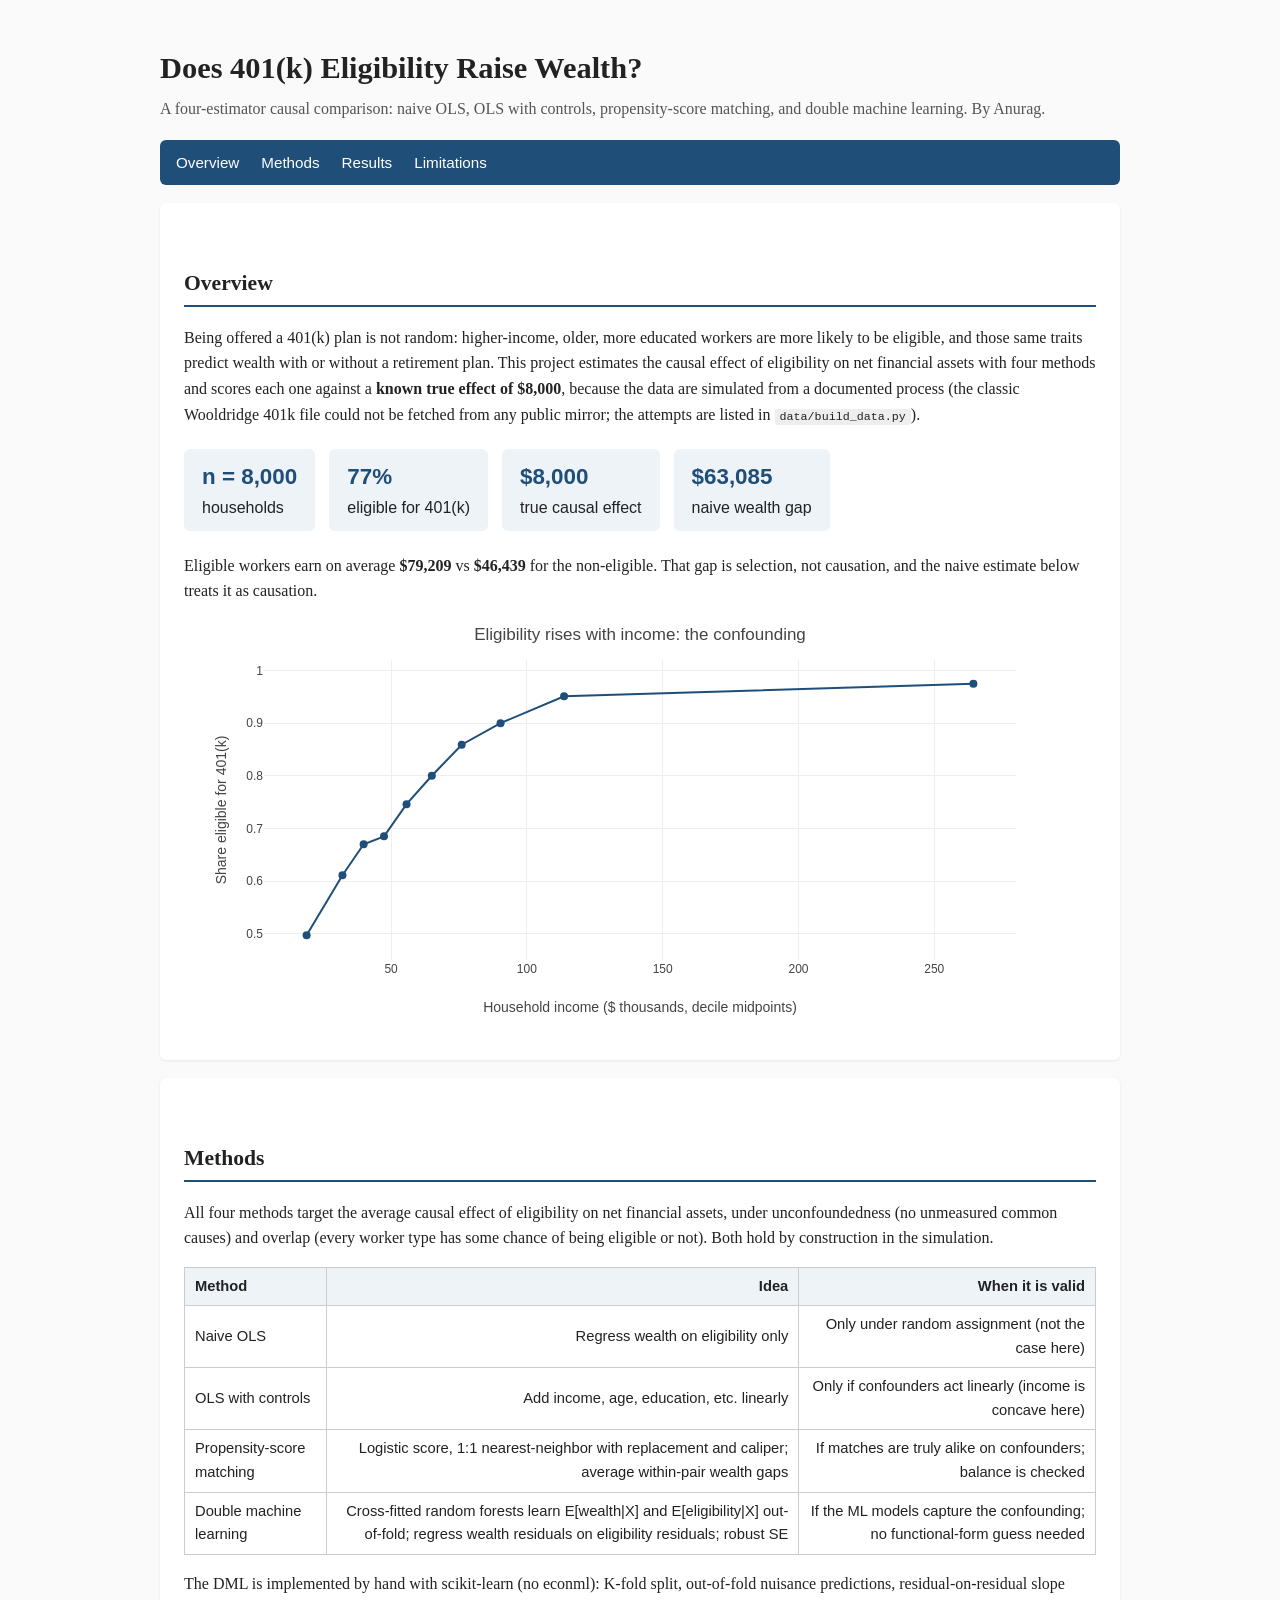
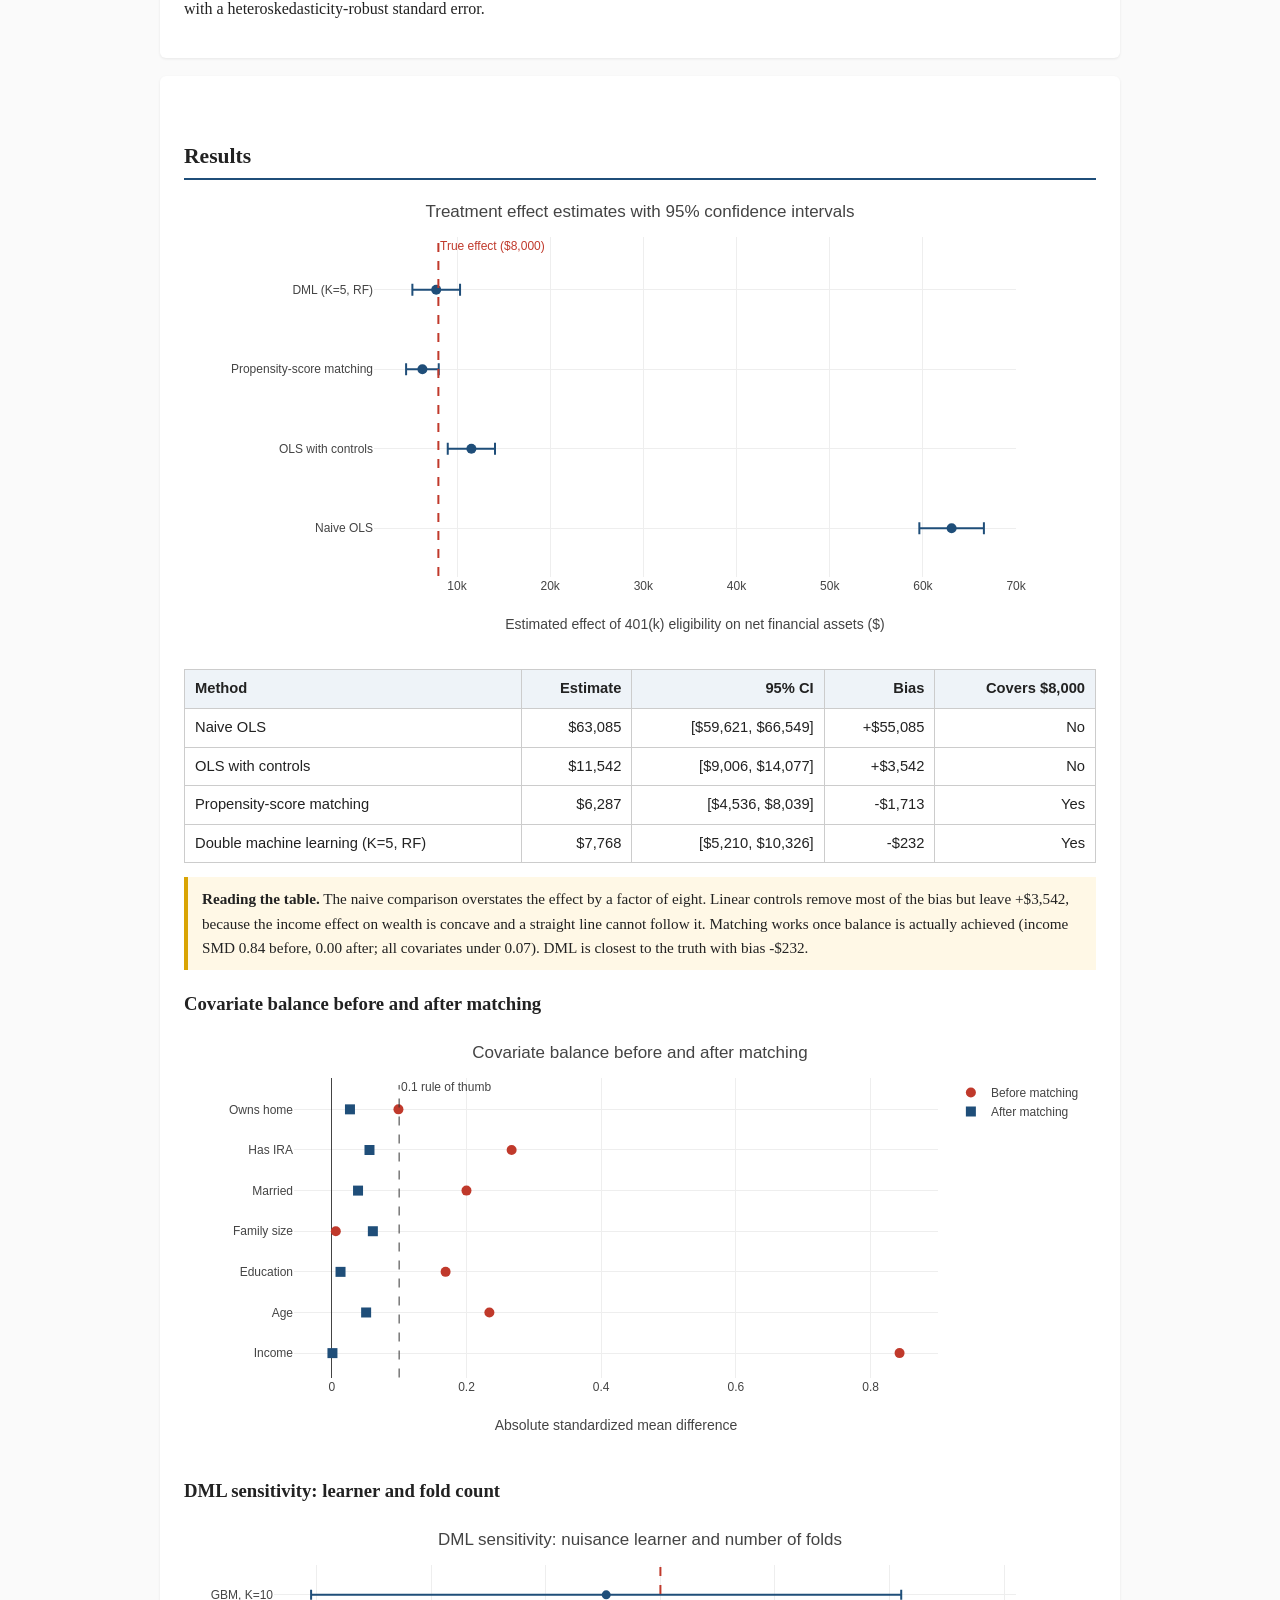
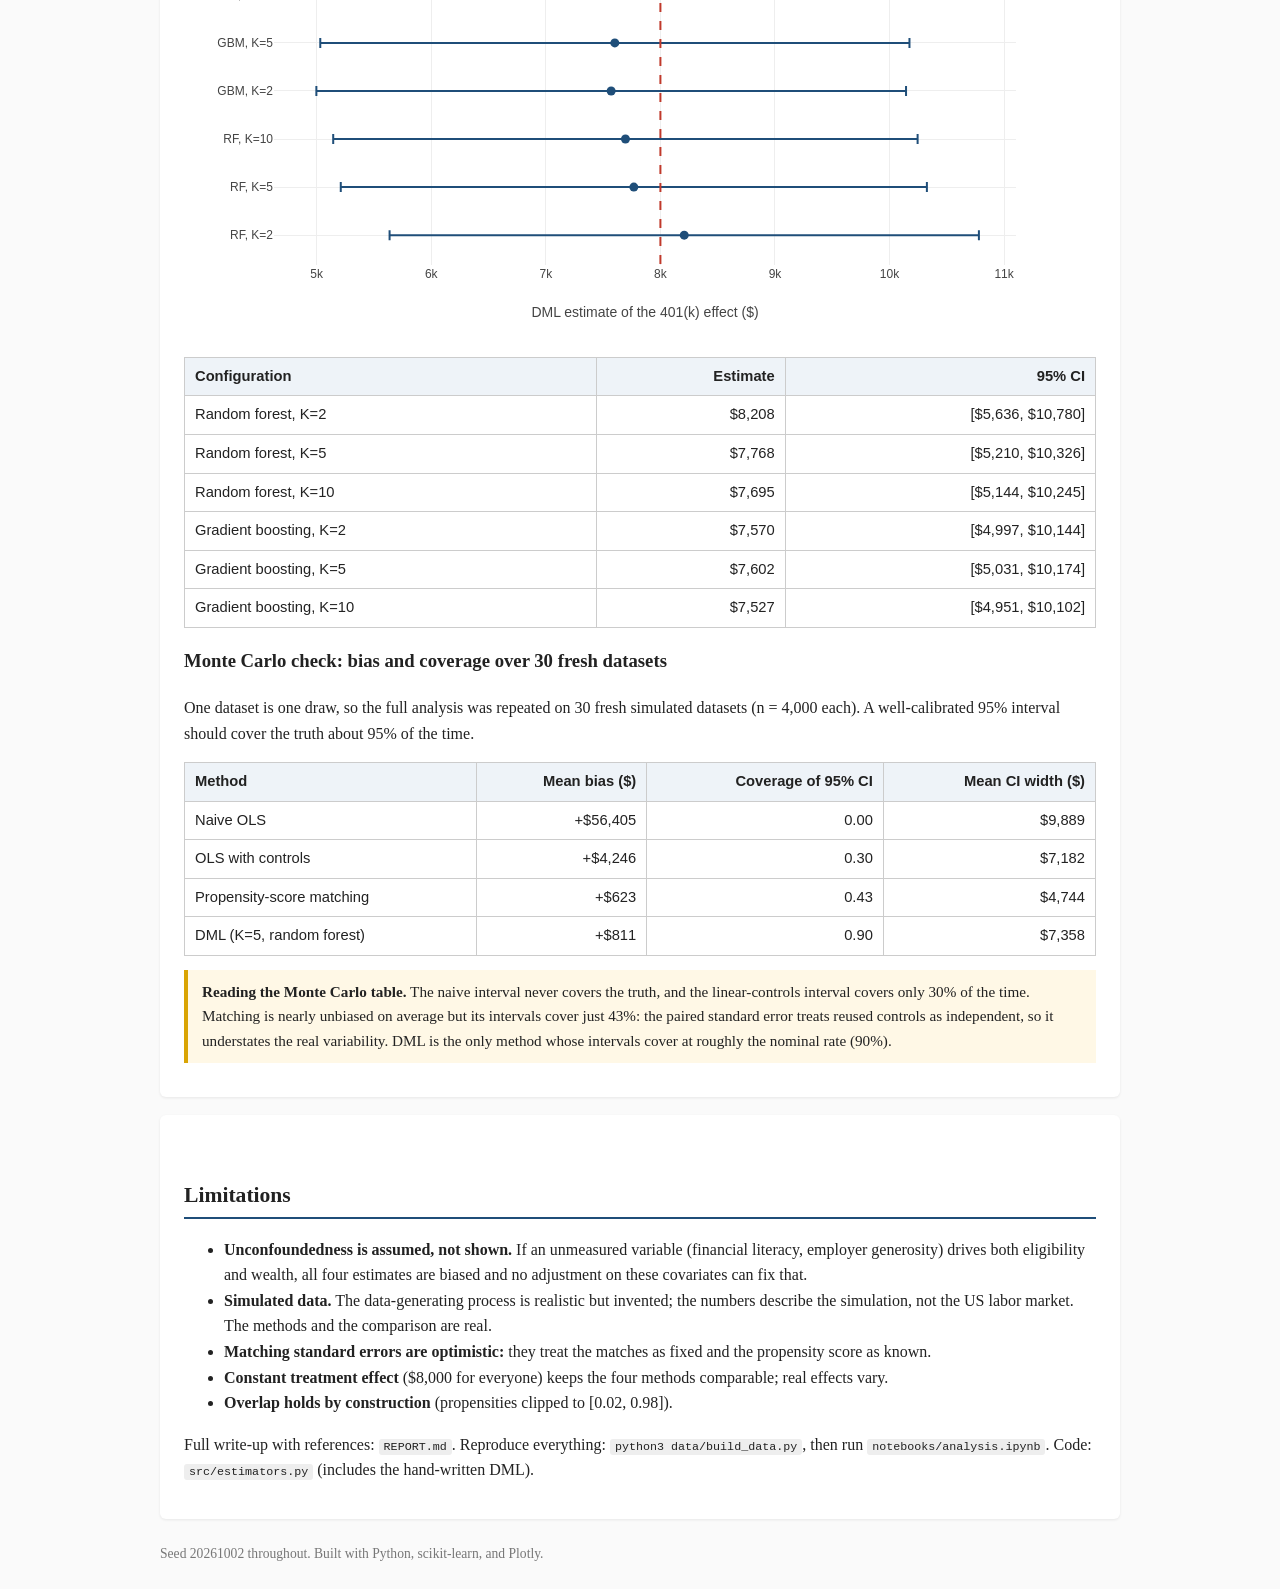
==== causal-double-ml/index.html @ 84e2f19e "AI experiments lab: index page + 4 dashboard pages" ====
<!DOCTYPE html>
<html lang="en">
<head>
<meta charset="utf-8">
<meta name="viewport" content="width=device-width, initial-scale=1">
<title>Does 401(k) Eligibility Raise Wealth? | Double Machine Learning</title>
<script src="https://cdn.plot.ly/plotly-2.35.2.min.js"></script>
<style>
  body { font-family: Georgia, 'Times New Roman', serif; color: #222; max-width: 960px;
         margin: 0 auto; padding: 24px; line-height: 1.6; background: #fafafa; }
  h1 { font-size: 1.9em; margin-bottom: 0.1em; }
  h2 { font-size: 1.35em; border-bottom: 2px solid #1f4e79; padding-bottom: 4px; margin-top: 2em; }
  .sub { color: #555; margin-top: 0; }
  nav { background: #1f4e79; padding: 10px 16px; border-radius: 6px; margin: 18px 0; }
  nav a { color: #fff; margin-right: 18px; text-decoration: none; font-family: sans-serif; font-size: 0.95em; }
  nav a:hover { text-decoration: underline; }
  section { background: #fff; padding: 20px 24px; border-radius: 6px; margin-bottom: 18px;
            box-shadow: 0 1px 3px rgba(0,0,0,0.08); }
  table { border-collapse: collapse; width: 100%; font-size: 0.92em; margin: 12px 0; font-family: sans-serif; }
  th, td { border: 1px solid #ccc; padding: 7px 10px; text-align: right; }
  th { background: #eef3f8; text-align: right; }
  td:first-child, th:first-child { text-align: left; }
  .plot { width: 100%; height: 420px; }
  .note { background: #fff8e6; border-left: 4px solid #d9a404; padding: 10px 14px;
          margin: 14px 0; font-size: 0.95em; }
  .kpi { display: inline-block; background: #eef3f8; border-radius: 6px; padding: 10px 18px;
         margin: 6px 10px 6px 0; font-family: sans-serif; }
  .kpi b { font-size: 1.4em; color: #1f4e79; display: block; }
  footer { color: #777; font-size: 0.85em; margin-top: 24px; }
  code { background: #eee; padding: 1px 5px; border-radius: 3px; font-size: 0.9em; }
</style>
</head>
<body>

<h1>Does 401(k) Eligibility Raise Wealth?</h1>
<p class="sub">A four-estimator causal comparison: naive OLS, OLS with controls, propensity-score matching, and double machine learning. By Anurag.</p>

<nav>
  <a href="#overview">Overview</a>
  <a href="#methods">Methods</a>
  <a href="#results">Results</a>
  <a href="#limitations">Limitations</a>
</nav>

<section id="overview">
<h2>Overview</h2>
<p>Being offered a 401(k) plan is not random: higher-income, older, more educated workers are more likely to be eligible, and those same traits predict wealth with or without a retirement plan. This project estimates the causal effect of eligibility on net financial assets with four methods and scores each one against a <b>known true effect of $8,000</b>, because the data are simulated from a documented process (the classic Wooldridge 401k file could not be fetched from any public mirror; the attempts are listed in <code>data/build_data.py</code>).</p>
<div>
  <div class="kpi"><b>n = 8,000</b>households</div>
  <div class="kpi"><b>77%</b>eligible for 401(k)</div>
  <div class="kpi"><b>$8,000</b>true causal effect</div>
  <div class="kpi"><b>$63,085</b>naive wealth gap</div>
</div>
<p>Eligible workers earn on average <b>$79,209</b> vs <b>$46,439</b> for the non-eligible. That gap is selection, not causation, and the naive estimate below treats it as causation.</p>
<div id="confPlot" class="plot"></div>
</section>

<section id="methods">
<h2>Methods</h2>
<p>All four methods target the average causal effect of eligibility on net financial assets, under unconfoundedness (no unmeasured common causes) and overlap (every worker type has some chance of being eligible or not). Both hold by construction in the simulation.</p>
<table>
  <tr><th>Method</th><th>Idea</th><th>When it is valid</th></tr>
  <tr><td>Naive OLS</td><td>Regress wealth on eligibility only</td><td>Only under random assignment (not the case here)</td></tr>
  <tr><td>OLS with controls</td><td>Add income, age, education, etc. linearly</td><td>Only if confounders act linearly (income is concave here)</td></tr>
  <tr><td>Propensity-score matching</td><td>Logistic score, 1:1 nearest-neighbor with replacement and caliper; average within-pair wealth gaps</td><td>If matches are truly alike on confounders; balance is checked</td></tr>
  <tr><td>Double machine learning</td><td>Cross-fitted random forests learn E[wealth|X] and E[eligibility|X] out-of-fold; regress wealth residuals on eligibility residuals; robust SE</td><td>If the ML models capture the confounding; no functional-form guess needed</td></tr>
</table>
<p>The DML is implemented by hand with scikit-learn (no econml): K-fold split, out-of-fold nuisance predictions, residual-on-residual slope with a heteroskedasticity-robust standard error.</p>
</section>

<section id="results">
<h2>Results</h2>
<div id="forestPlot" class="plot" style="height:460px"></div>
<table>
  <tr><th>Method</th><th>Estimate</th><th>95% CI</th><th>Bias</th><th>Covers $8,000</th></tr>
  <tr><td>Naive OLS</td><td>$63,085</td><td>[$59,621, $66,549]</td><td>+$55,085</td><td>No</td></tr>
  <tr><td>OLS with controls</td><td>$11,542</td><td>[$9,006, $14,077]</td><td>+$3,542</td><td>No</td></tr>
  <tr><td>Propensity-score matching</td><td>$6,287</td><td>[$4,536, $8,039]</td><td>-$1,713</td><td>Yes</td></tr>
  <tr><td>Double machine learning (K=5, RF)</td><td>$7,768</td><td>[$5,210, $10,326]</td><td>-$232</td><td>Yes</td></tr>
</table>
<div class="note"><b>Reading the table.</b> The naive comparison overstates the effect by a factor of eight. Linear controls remove most of the bias but leave +$3,542, because the income effect on wealth is concave and a straight line cannot follow it. Matching works once balance is actually achieved (income SMD 0.84 before, 0.00 after; all covariates under 0.07). DML is closest to the truth with bias -$232.</div>
<h3>Covariate balance before and after matching</h3>
<div id="balancePlot" class="plot"></div>
<h3>DML sensitivity: learner and fold count</h3>
<div id="sensPlot" class="plot"></div>
<table>
  <tr><th>Configuration</th><th>Estimate</th><th>95% CI</th></tr>
  <tr><td>Random forest, K=2</td><td>$8,208</td><td>[$5,636, $10,780]</td></tr>
  <tr><td>Random forest, K=5</td><td>$7,768</td><td>[$5,210, $10,326]</td></tr>
  <tr><td>Random forest, K=10</td><td>$7,695</td><td>[$5,144, $10,245]</td></tr>
  <tr><td>Gradient boosting, K=2</td><td>$7,570</td><td>[$4,997, $10,144]</td></tr>
  <tr><td>Gradient boosting, K=5</td><td>$7,602</td><td>[$5,031, $10,174]</td></tr>
  <tr><td>Gradient boosting, K=10</td><td>$7,527</td><td>[$4,951, $10,102]</td></tr>
</table>
<h3>Monte Carlo check: bias and coverage over 30 fresh datasets</h3>
<p>One dataset is one draw, so the full analysis was repeated on 30 fresh simulated datasets (n = 4,000 each). A well-calibrated 95% interval should cover the truth about 95% of the time.</p>
<table id="mcTable">
  <tr><th>Method</th><th>Mean bias ($)</th><th>Coverage of 95% CI</th><th>Mean CI width ($)</th></tr>
  <tr><td>Naive OLS</td><td>+$56,405</td><td>0.00</td><td>$9,889</td></tr>
  <tr><td>OLS with controls</td><td>+$4,246</td><td>0.30</td><td>$7,182</td></tr>
  <tr><td>Propensity-score matching</td><td>+$623</td><td>0.43</td><td>$4,744</td></tr>
  <tr><td>DML (K=5, random forest)</td><td>+$811</td><td>0.90</td><td>$7,358</td></tr>
</table>
<div class="note"><b>Reading the Monte Carlo table.</b> The naive interval never covers the truth, and the linear-controls interval covers only 30% of the time. Matching is nearly unbiased on average but its intervals cover just 43%: the paired standard error treats reused controls as independent, so it understates the real variability. DML is the only method whose intervals cover at roughly the nominal rate (90%).</div>
</section>

<section id="limitations">
<h2>Limitations</h2>
<ul>
  <li><b>Unconfoundedness is assumed, not shown.</b> If an unmeasured variable (financial literacy, employer generosity) drives both eligibility and wealth, all four estimates are biased and no adjustment on these covariates can fix that.</li>
  <li><b>Simulated data.</b> The data-generating process is realistic but invented; the numbers describe the simulation, not the US labor market. The methods and the comparison are real.</li>
  <li><b>Matching standard errors are optimistic:</b> they treat the matches as fixed and the propensity score as known.</li>
  <li><b>Constant treatment effect</b> ($8,000 for everyone) keeps the four methods comparable; real effects vary.</li>
  <li><b>Overlap holds by construction</b> (propensities clipped to [0.02, 0.98]).</li>
</ul>
<p>Full write-up with references: <code>REPORT.md</code>. Reproduce everything: <code>python3 data/build_data.py</code>, then run <code>notebooks/analysis.ipynb</code>. Code: <code>src/estimators.py</code> (includes the hand-written DML).</p>
</section>

<footer>Seed 20261002 throughout. Built with Python, scikit-learn, and Plotly.</footer>

<script>
const BLUE = '#1f4e79', RED = '#c0392b', TRUTH = 8000;

// Confounding: eligibility rate by income decile
Plotly.newPlot('confPlot', [{
  x: [18.9, 32.1, 39.9, 47.4, 55.7, 65.0, 76.0, 90.3, 113.7, 264.4],
  y: [0.497, 0.611, 0.670, 0.685, 0.746, 0.800, 0.859, 0.900, 0.951, 0.975],
  mode: 'lines+markers', name: 'Share eligible',
  line: {color: BLUE}, marker: {color: BLUE, size: 8}
}], { title: 'Eligibility rises with income: the confounding',
      xaxis: {title: 'Household income ($ thousands, decile midpoints)'},
      yaxis: {title: 'Share eligible for 401(k)', range: [0.45, 1.02]},
      margin: {t: 40} }, {responsive: true});

// Forest plot
const methods = ['Naive OLS', 'OLS with controls', 'Propensity-score matching', 'DML (K=5, RF)'];
const est = [63085, 11542, 6287, 7768];
const lo  = [59621, 9006, 4536, 5210];
const hi  = [66549, 14077, 8039, 10326];
Plotly.newPlot('forestPlot', [{
  x: est, y: methods, mode: 'markers',
  error_x: {type: 'data', symmetric: false,
            array: hi.map((h,i)=>h-est[i]), arrayminus: est.map((e,i)=>e-lo[i]),
            color: BLUE, thickness: 2, width: 6},
  marker: {color: BLUE, size: 10}, name: 'Estimate with 95% CI'
}], { title: 'Treatment effect estimates with 95% confidence intervals',
      xaxis: {title: 'Estimated effect of 401(k) eligibility on net financial assets ($)'},
      shapes: [{type: 'line', x0: TRUTH, x1: TRUTH, y0: -0.6, y1: 3.6,
                line: {color: RED, dash: 'dash', width: 2}}],
      annotations: [{x: TRUTH, y: 3.55, text: 'True effect ($8,000)',
                     showarrow: false, xanchor: 'left', font: {color: RED}}],
      margin: {t: 40, l: 190} }, {responsive: true});

// Balance love plot
const covs = ['Income', 'Age', 'Education', 'Family size', 'Married', 'Has IRA', 'Owns home'];
const before = [0.843, 0.234, 0.169, 0.006, 0.200, 0.267, 0.099];
const after  = [0.001, 0.051, 0.013, 0.061, 0.039, 0.056, 0.027];
Plotly.newPlot('balancePlot', [
  {x: before, y: covs, mode: 'markers', name: 'Before matching',
   marker: {color: RED, size: 10}},
  {x: after, y: covs, mode: 'markers', name: 'After matching',
   marker: {color: BLUE, size: 10, symbol: 'square'}}
], { title: 'Covariate balance before and after matching',
     xaxis: {title: 'Absolute standardized mean difference'},
     shapes: [{type: 'line', x0: 0.1, x1: 0.1, y0: -0.6, y1: 6.6,
               line: {color: '#333', dash: 'dash', width: 1}}],
     annotations: [{x: 0.1, y: 6.55, text: '0.1 rule of thumb',
                    showarrow: false, xanchor: 'left'}],
     margin: {t: 40, l: 110} }, {responsive: true});

// Sensitivity plot
const sensLab = ['RF, K=2', 'RF, K=5', 'RF, K=10', 'GBM, K=2', 'GBM, K=5', 'GBM, K=10'];
const sensEst = [8208, 7768, 7695, 7570, 7602, 7527];
const sensLo  = [5636, 5210, 5144, 4997, 5031, 4951];
const sensHi  = [10780, 10326, 10245, 10144, 10174, 10102];
Plotly.newPlot('sensPlot', [{
  x: sensEst, y: sensLab, mode: 'markers',
  error_x: {type: 'data', symmetric: false,
            array: sensHi.map((h,i)=>h-sensEst[i]), arrayminus: sensEst.map((e,i)=>e-sensLo[i]),
            color: BLUE, thickness: 2, width: 5},
  marker: {color: BLUE, size: 9}, name: 'DML estimate with 95% CI'
}], { title: 'DML sensitivity: nuisance learner and number of folds',
      xaxis: {title: 'DML estimate of the 401(k) effect ($)'},
      shapes: [{type: 'line', x0: TRUTH, x1: TRUTH, y0: -0.6, y1: 5.6,
                line: {color: RED, dash: 'dash', width: 2}}],
      margin: {t: 40, l: 90} }, {responsive: true});
</script>
</body>
</html>
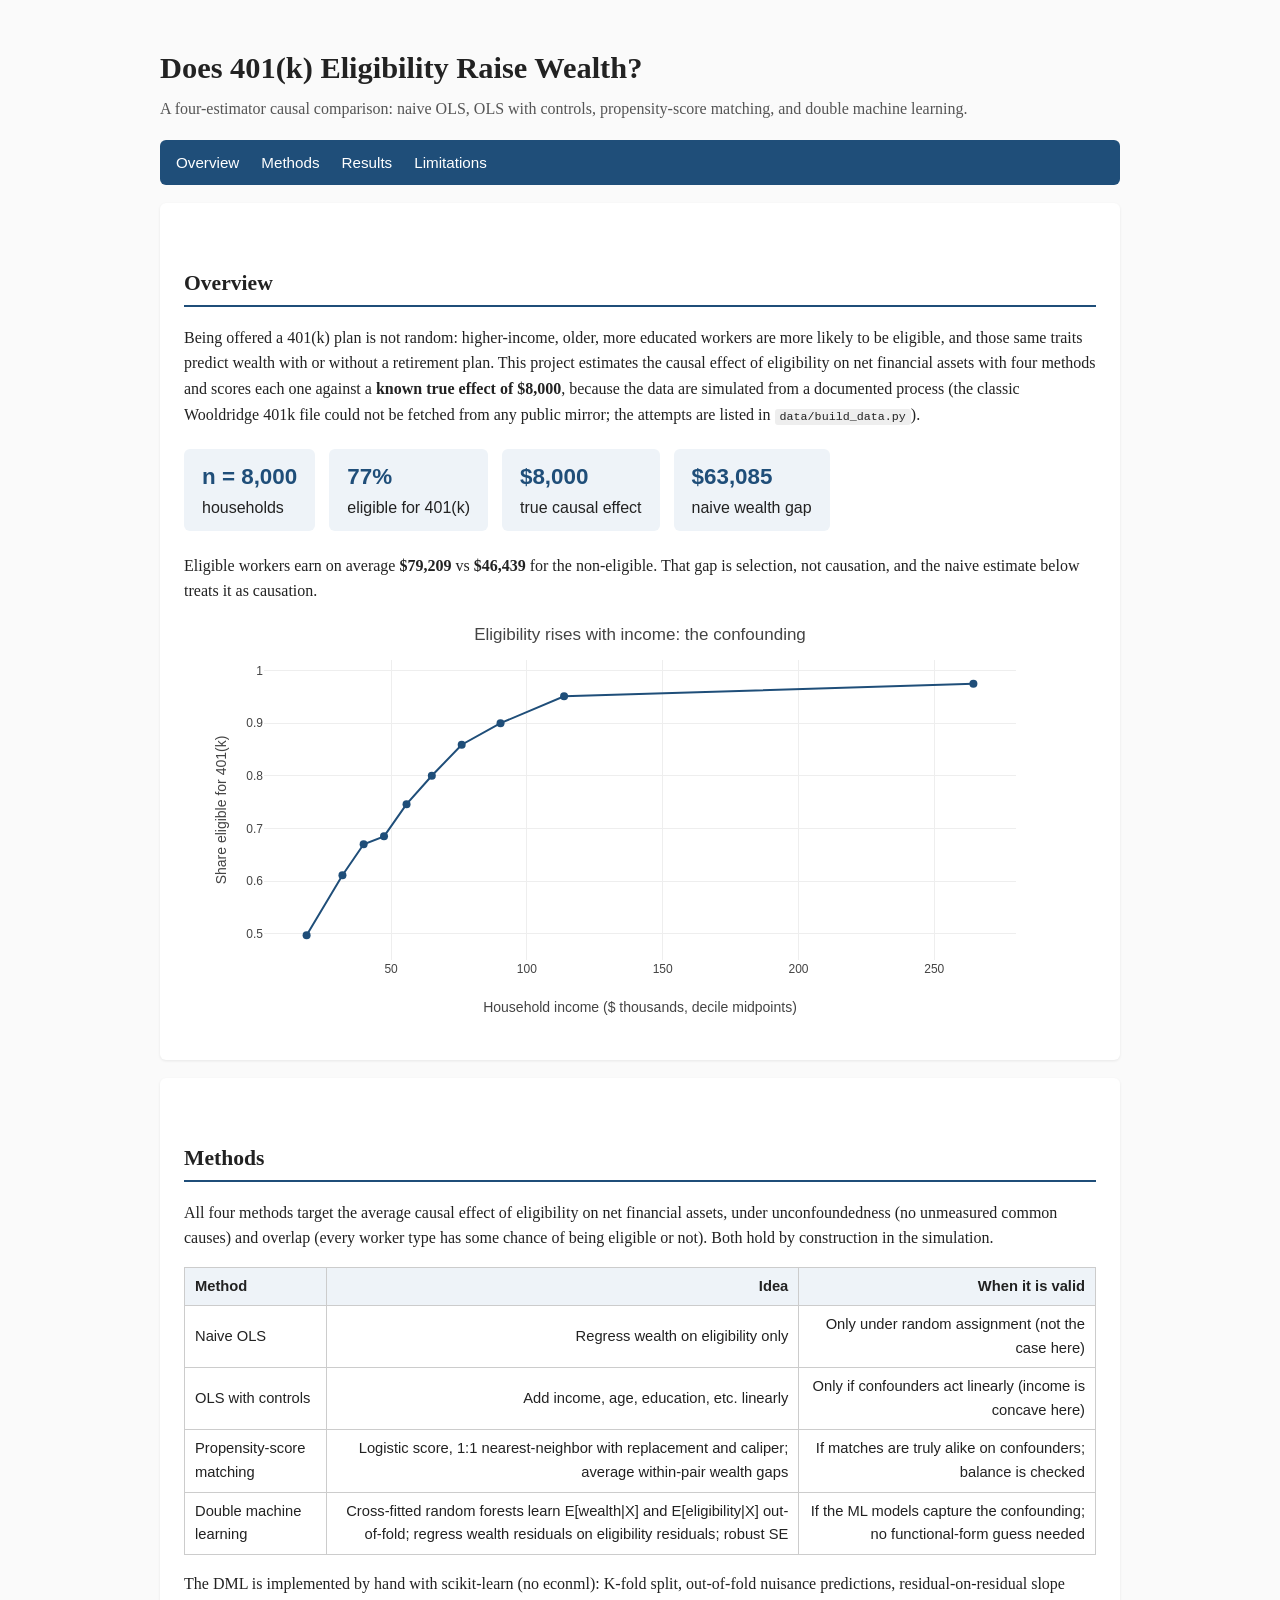
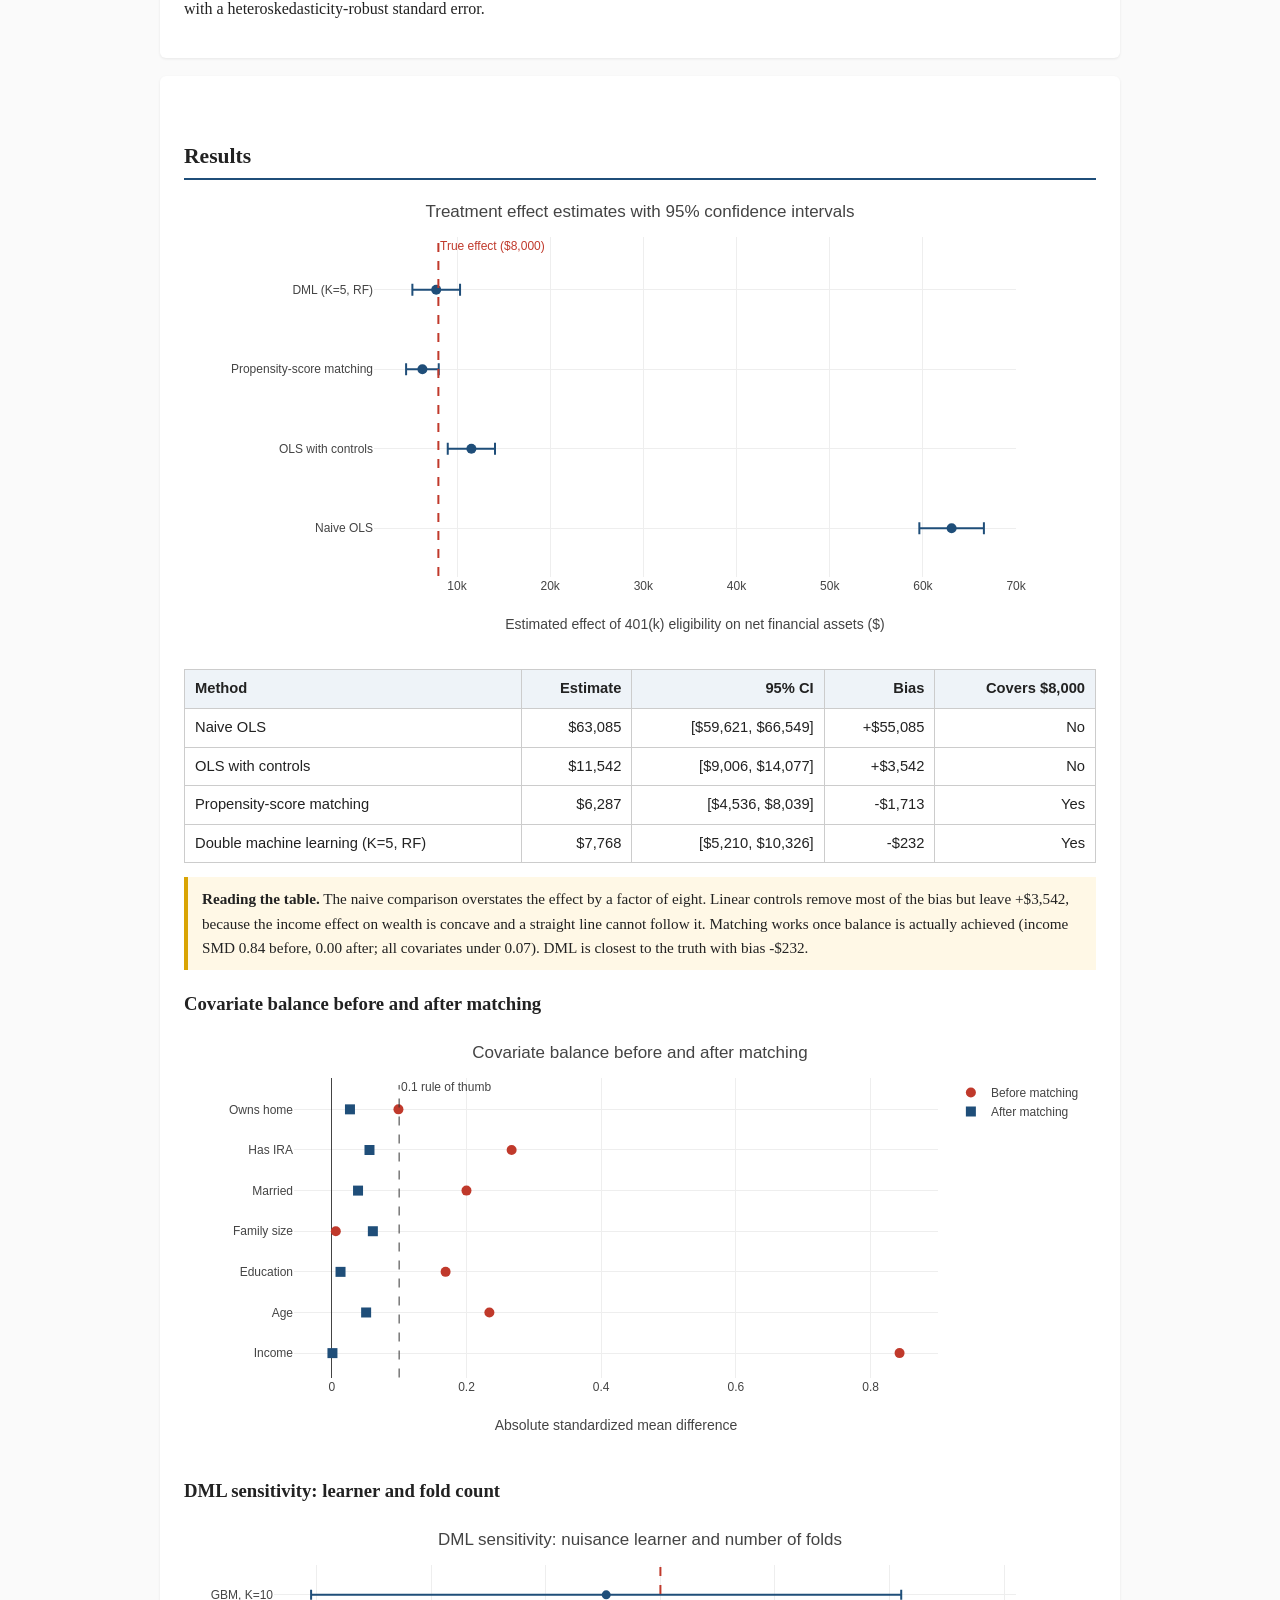
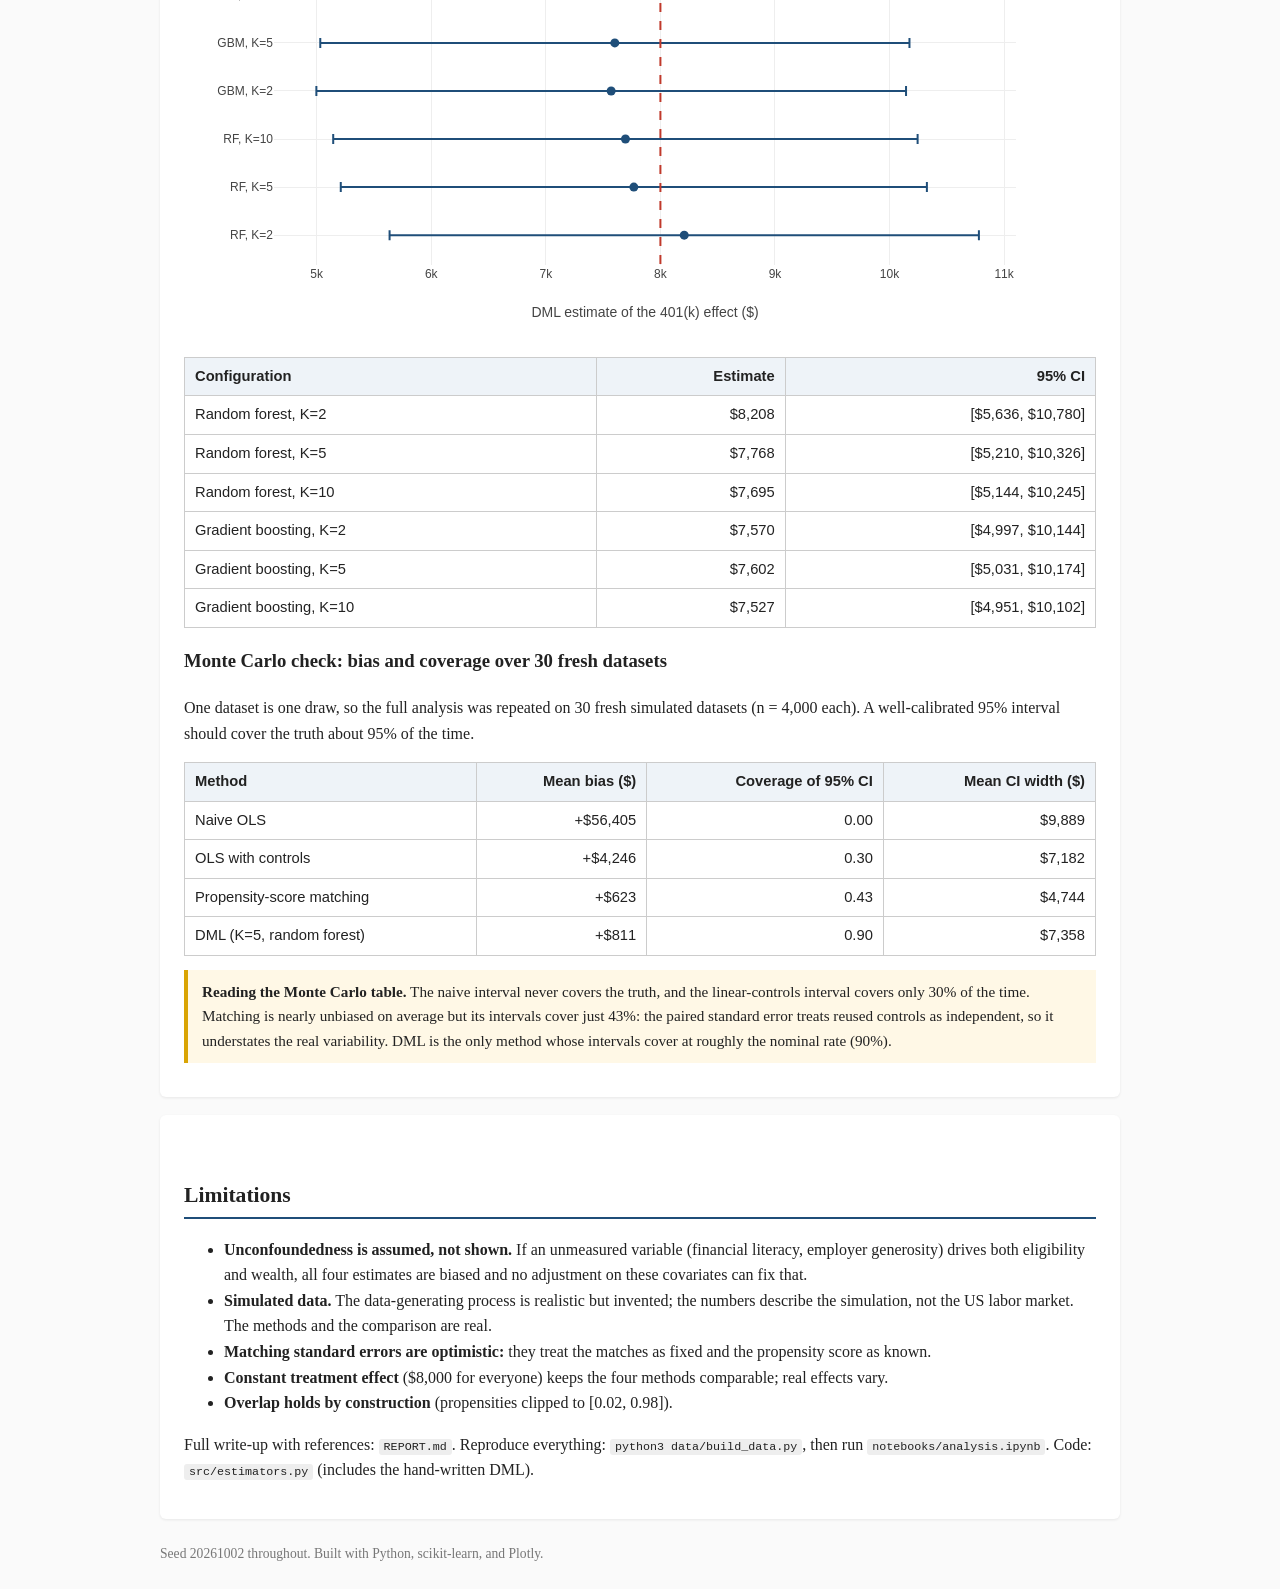
==== commit dd1f7876: "Remove AI-sounding copy: plain footer, no em dashes, exact numbers" ====
--- a/causal-double-ml/index.html
+++ b/causal-double-ml/index.html
@@ -33,7 +33,7 @@
 <body>
 
 <h1>Does 401(k) Eligibility Raise Wealth?</h1>
-<p class="sub">A four-estimator causal comparison: naive OLS, OLS with controls, propensity-score matching, and double machine learning. By Anurag.</p>
+<p class="sub">A four-estimator causal comparison: naive OLS, OLS with controls, propensity-score matching, and double machine learning.</p>
 
 <nav>
   <a href="#overview">Overview</a>
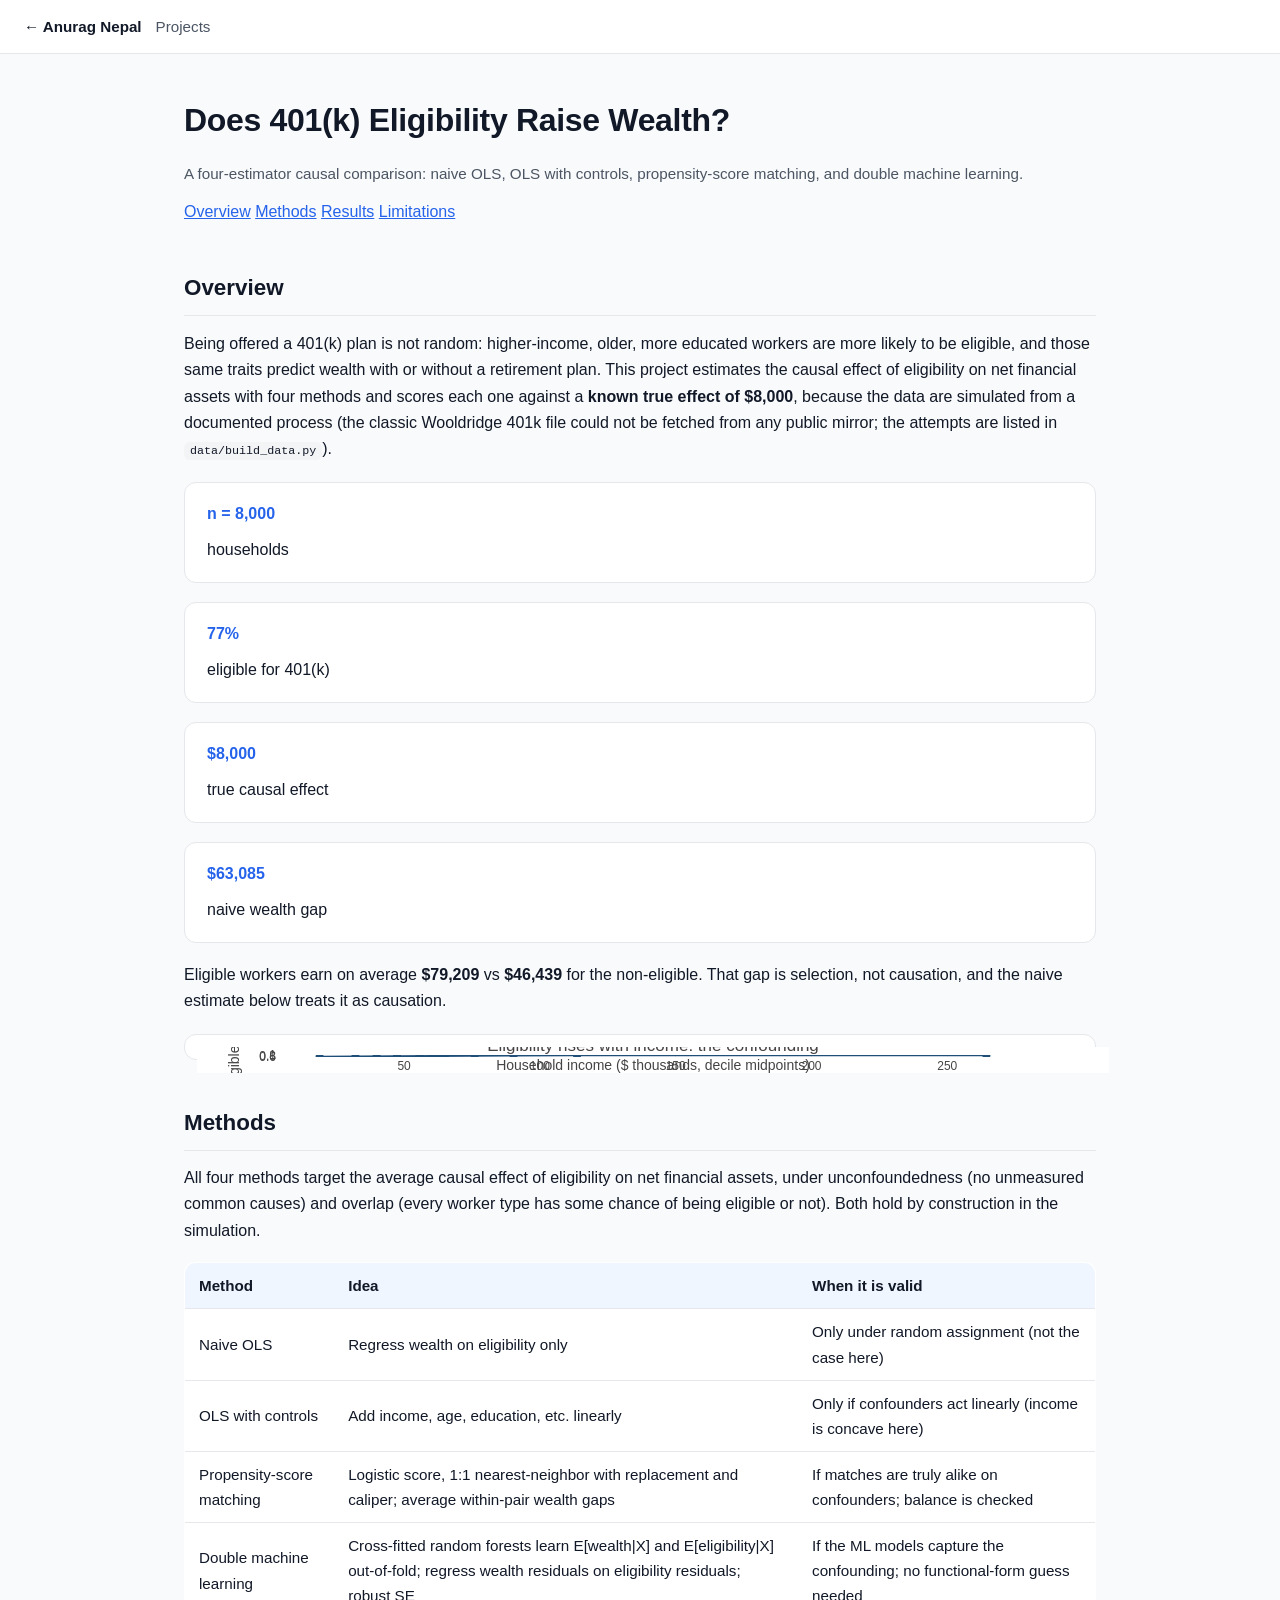
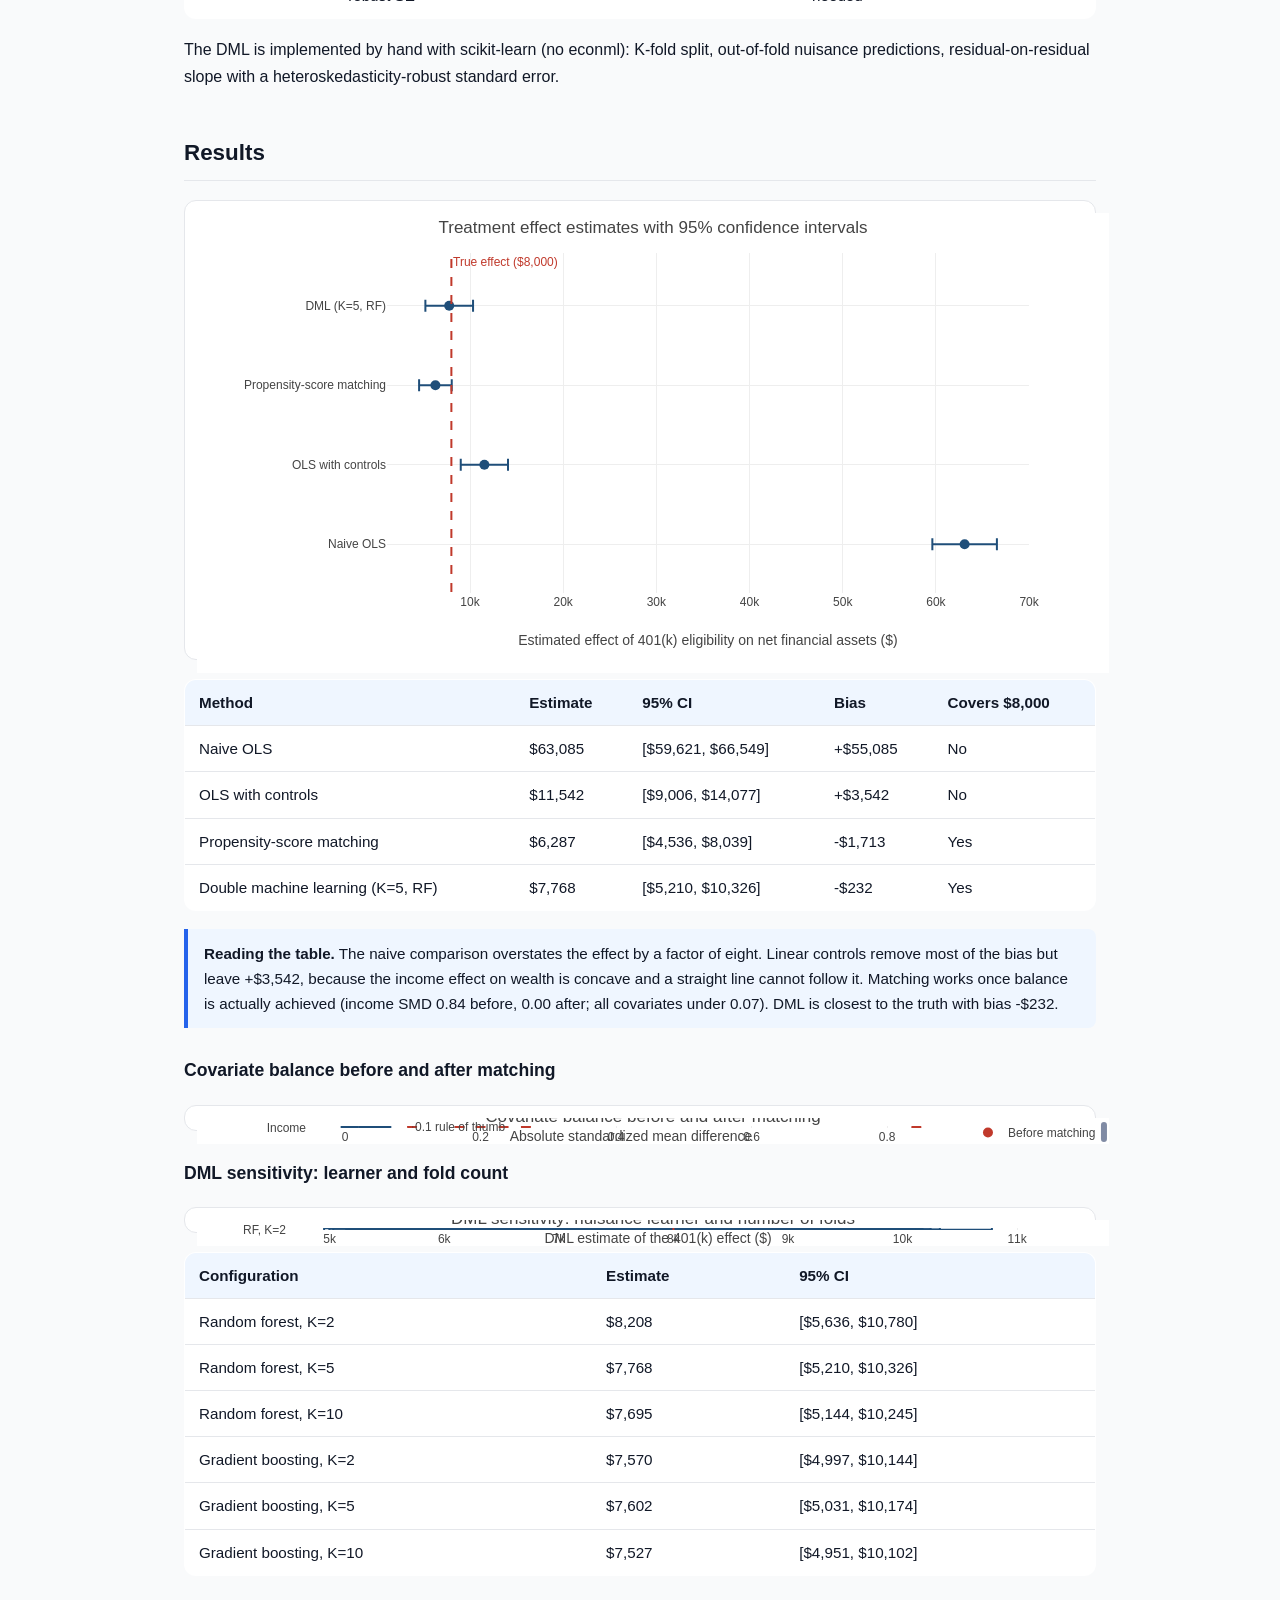
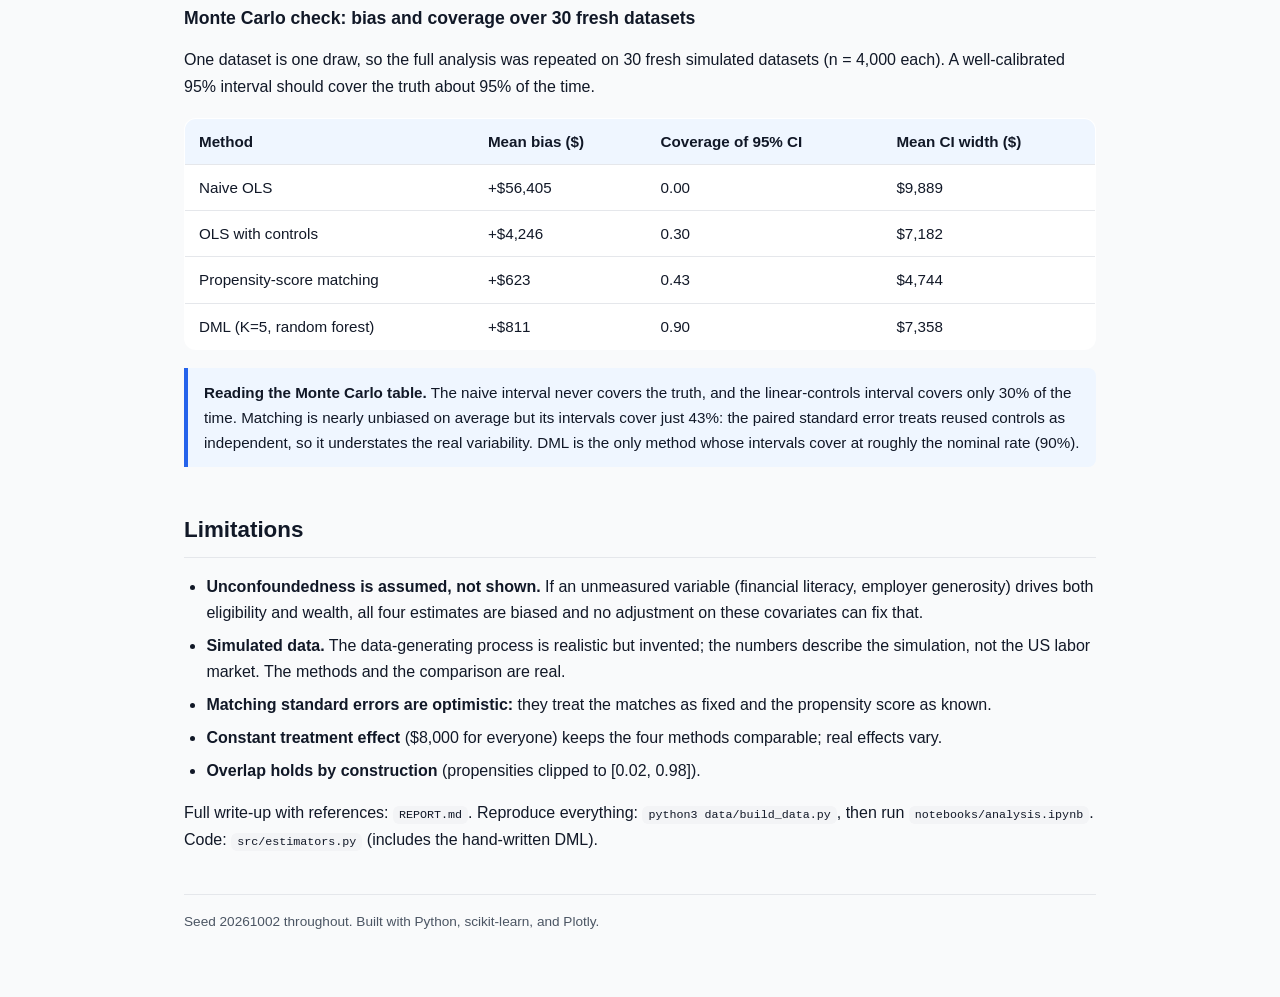
==== commit dcbc8f51: "Match dashboards to portfolio design" ====
--- a/causal-double-ml/index.html
+++ b/causal-double-ml/index.html
@@ -6,31 +6,63 @@
 <title>Does 401(k) Eligibility Raise Wealth? | Double Machine Learning</title>
 <script src="https://cdn.plot.ly/plotly-2.35.2.min.js"></script>
 <style>
-  body { font-family: Georgia, 'Times New Roman', serif; color: #222; max-width: 960px;
-         margin: 0 auto; padding: 24px; line-height: 1.6; background: #fafafa; }
-  h1 { font-size: 1.9em; margin-bottom: 0.1em; }
-  h2 { font-size: 1.35em; border-bottom: 2px solid #1f4e79; padding-bottom: 4px; margin-top: 2em; }
-  .sub { color: #555; margin-top: 0; }
-  nav { background: #1f4e79; padding: 10px 16px; border-radius: 6px; margin: 18px 0; }
-  nav a { color: #fff; margin-right: 18px; text-decoration: none; font-family: sans-serif; font-size: 0.95em; }
-  nav a:hover { text-decoration: underline; }
-  section { background: #fff; padding: 20px 24px; border-radius: 6px; margin-bottom: 18px;
-            box-shadow: 0 1px 3px rgba(0,0,0,0.08); }
-  table { border-collapse: collapse; width: 100%; font-size: 0.92em; margin: 12px 0; font-family: sans-serif; }
-  th, td { border: 1px solid #ccc; padding: 7px 10px; text-align: right; }
-  th { background: #eef3f8; text-align: right; }
-  td:first-child, th:first-child { text-align: left; }
-  .plot { width: 100%; height: 420px; }
-  .note { background: #fff8e6; border-left: 4px solid #d9a404; padding: 10px 14px;
-          margin: 14px 0; font-size: 0.95em; }
-  .kpi { display: inline-block; background: #eef3f8; border-radius: 6px; padding: 10px 18px;
-         margin: 6px 10px 6px 0; font-family: sans-serif; }
-  .kpi b { font-size: 1.4em; color: #1f4e79; display: block; }
-  footer { color: #777; font-size: 0.85em; margin-top: 24px; }
-  code { background: #eee; padding: 1px 5px; border-radius: 3px; font-size: 0.9em; }
+  :root {
+    --bg: #f9fafb;
+    --card: #ffffff;
+    --ink: #111827;
+    --muted: #4b5563;
+    --line: #e5e7eb;
+    --accent: #2563eb;
+    --accent-soft: #eff6ff;
+  }
+  * { box-sizing: border-box; }
+  body {
+    font-family: ui-sans-serif, -apple-system, "Segoe UI", Roboto, Helvetica, Arial, sans-serif;
+    color: var(--ink); background: var(--bg); margin: 0; line-height: 1.65;
+  }
+  .topnav {
+    background: var(--card); border-bottom: 1px solid var(--line);
+    padding: 14px 24px; display: flex; align-items: center; gap: 14px;
+    font-size: 0.95rem; position: sticky; top: 0; z-index: 10;
+  }
+  .topnav a { color: var(--ink); text-decoration: none; font-weight: 600; }
+  .topnav a:hover { color: var(--accent); }
+  .topnav span { color: var(--muted); }
+  .page { max-width: 960px; margin: 0 auto; padding: 40px 24px 64px; }
+  h1 { font-size: 2rem; margin: 0 0 0.3em; letter-spacing: -0.01em; }
+  h2 { font-size: 1.4rem; margin: 2em 0 0.6em; padding-bottom: 8px; border-bottom: 1px solid var(--line); }
+  h3 { font-size: 1.1rem; margin: 1.6em 0 0.5em; }
+  .byline, .sub { color: var(--muted); font-size: 0.95rem; }
+  a { color: var(--accent); }
+  p { margin: 0.9em 0; }
+  section { margin-bottom: 1em; }
+  code { background: #f3f4f6; padding: 2px 6px; border-radius: 6px; font-size: 0.9em; }
+  .statgrid { display: grid; grid-template-columns: repeat(auto-fit, minmax(210px, 1fr)); gap: 16px; margin: 1.4em 0; }
+  .stat { background: var(--card); border: 1px solid var(--line); border-radius: 12px; padding: 16px 18px; }
+  .stat .v { font-size: 1.6rem; font-weight: 700; color: var(--accent); }
+  .stat .l { font-size: 0.85rem; color: var(--muted); margin-top: 4px; }
+  .card { background: var(--card); border: 1px solid var(--line); border-radius: 12px; padding: 20px 22px; margin: 1.2em 0; }
+  .card h3 { margin-top: 0; }
+  .desc { color: var(--muted); font-size: 0.9rem; }
+  .best { font-size: 0.95rem; margin: 12px 0 0; }
+  .kpi { background: var(--card); border: 1px solid var(--line); border-radius: 12px; padding: 18px 22px; margin: 1.2em 0; display: grid; gap: 10px; }
+  .kpi b { color: var(--accent); margin-right: 8px; }
+  .plot, .chart { background: var(--card); border: 1px solid var(--line); border-radius: 12px; padding: 12px; margin: 1.2em 0; }
+  .chart { width: 100%; height: 420px; }
+  table { border-collapse: collapse; width: 100%; margin: 1.2em 0; font-size: 0.95rem; background: var(--card); border: 1px solid var(--line); border-radius: 12px; overflow: hidden; }
+  th, td { padding: 10px 14px; text-align: left; border-bottom: 1px solid var(--line); }
+  th { background: var(--accent-soft); font-weight: 600; }
+  tr:last-child td { border-bottom: none; }
+  .note { background: var(--accent-soft); border-left: 4px solid var(--accent); padding: 12px 16px; margin: 1.2em 0; font-size: 0.95rem; border-radius: 0 8px 8px 0; }
+  img.fig { max-width: 100%; border: 1px solid var(--line); border-radius: 12px; margin: 1em 0; }
+  ul, ol { padding-left: 1.4em; }
+  li { margin: 0.4em 0; }
+  footer { margin-top: 3em; color: var(--muted); font-size: 0.85rem; border-top: 1px solid var(--line); padding-top: 16px; }
 </style>
 </head>
 <body>
+<nav class="topnav"><a href="https://anurag-nepal-portfolio.vercel.app/">&larr; Anurag Nepal</a><span>Projects</span></nav>
+<div class="page">
 
 <h1>Does 401(k) Eligibility Raise Wealth?</h1>
 <p class="sub">A four-estimator causal comparison: naive OLS, OLS with controls, propensity-score matching, and double machine learning.</p>
@@ -185,5 +217,6 @@
                 line: {color: RED, dash: 'dash', width: 2}}],
       margin: {t: 40, l: 90} }, {responsive: true});
 </script>
+</div>
 </body>
 </html>
